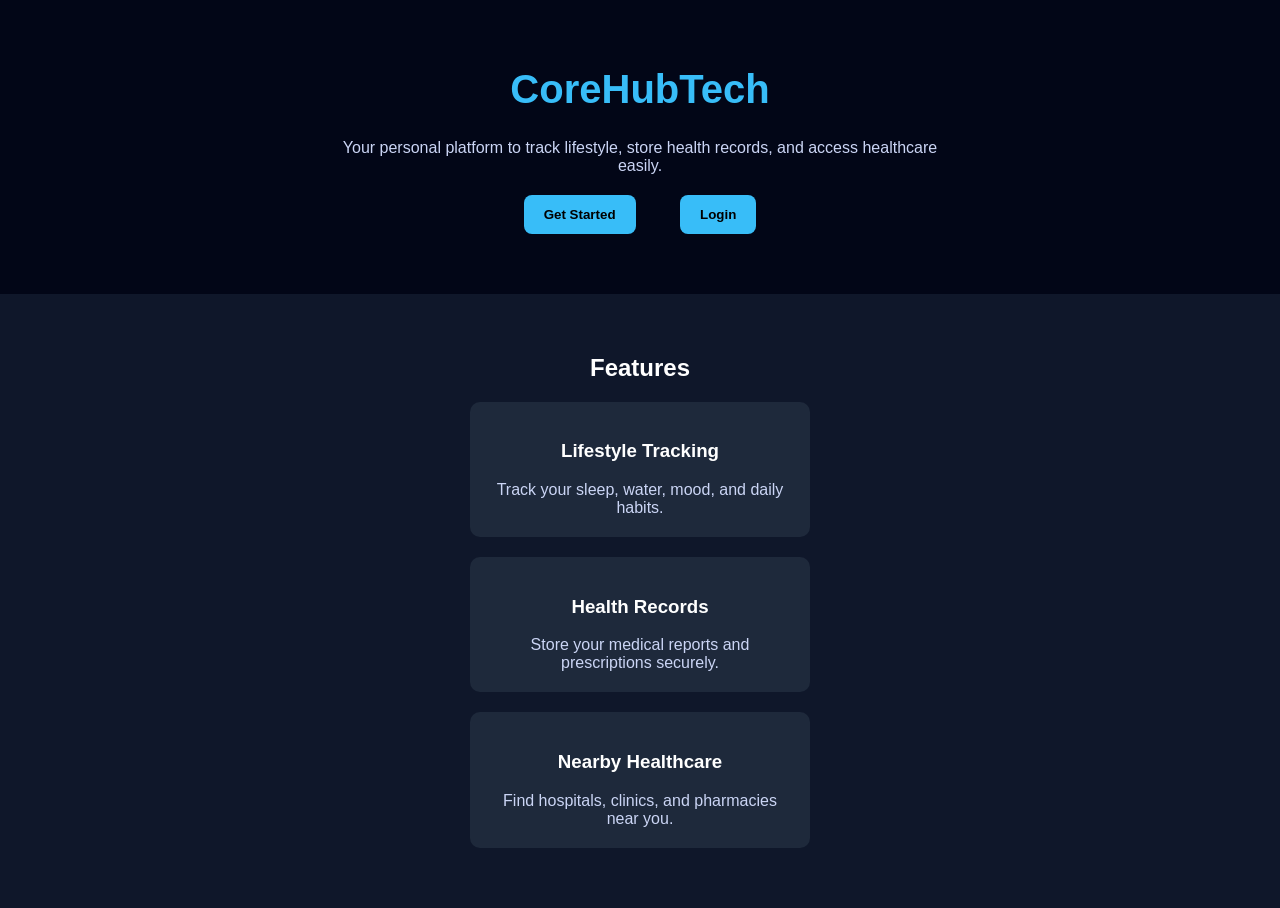
==== index.html @ f5417e69 "fixed structure" ====
<!DOCTYPE html>
<html lang="en">
<head>
  <meta charset="UTF-8">
  <title>CoreHubTech</title>
  <meta name="viewport" content="width=device-width, initial-scale=1.0">

  <style>
    body {
      margin: 0;
      font-family: Arial, sans-serif;
      background: #0f172a;
      color: white;
      text-align: center;
    }

    header {
      padding: 40px;
      background: #020617;
    }

    h1 {
      font-size: 2.5rem;
      color: #38bdf8;
    }

    p {
      max-width: 600px;
      margin: auto;
      color: #cbd5f5;
    }

    .btn {
      margin: 20px;
      padding: 12px 20px;
      border: none;
      border-radius: 8px;
      background: #38bdf8;
      color: black;
      cursor: pointer;
      font-weight: bold;
    }

    .section {
      padding: 40px 20px;
    }

    .card {
      background: #1e293b;
      margin: 20px auto;
      padding: 20px;
      border-radius: 10px;
      max-width: 300px;
    }
  </style>
</head>

<body>

<header>
  <h1>CoreHubTech</h1>
  <p>Your personal platform to track lifestyle, store health records, and access healthcare easily.</p>
  <button class="btn">Get Started</button>
  <button class="btn">Login</button>
</header>

<div class="section">
  <h2>Features</h2>

  <div class="card">
    <h3>Lifestyle Tracking</h3>
    <p>Track your sleep, water, mood, and daily habits.</p>
  </div>

  <div class="card">
    <h3>Health Records</h3>
    <p>Store your medical reports and prescriptions securely.</p>
  </div>

  <div class="card">
    <h3>Nearby Healthcare</h3>
    <p>Find hospitals, clinics, and pharmacies near you.</p>
  </div>
</div>

</body>
</html>
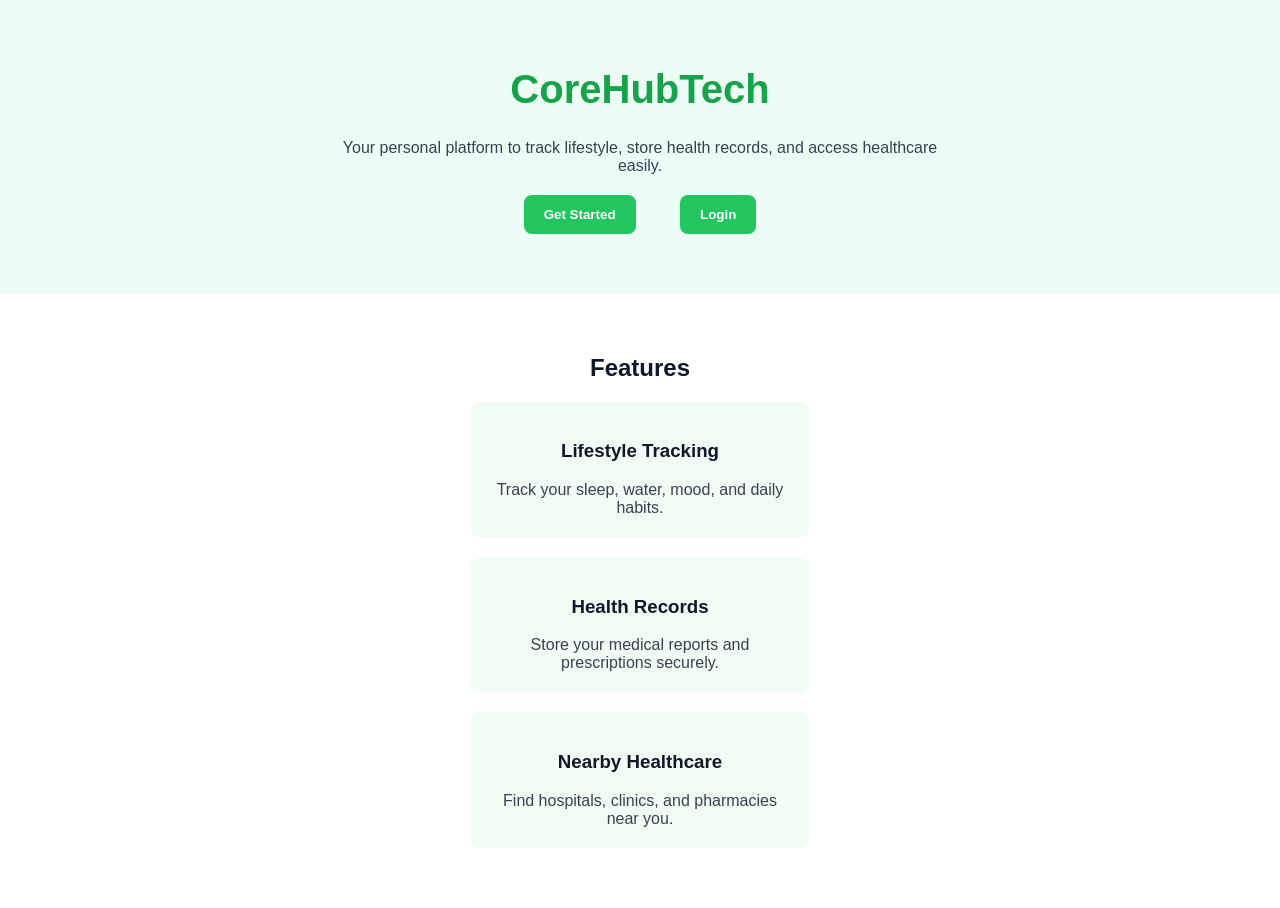
==== commit ec6ce99f: "added css styling" ====
--- a/index.html
+++ b/index.html
@@ -5,54 +5,8 @@
   <title>CoreHubTech</title>
   <meta name="viewport" content="width=device-width, initial-scale=1.0">
 
-  <style>
-    body {
-      margin: 0;
-      font-family: Arial, sans-serif;
-      background: #0f172a;
-      color: white;
-      text-align: center;
-    }
+<link rel="stylesheet" href="style.css">
 
-    header {
-      padding: 40px;
-      background: #020617;
-    }
-
-    h1 {
-      font-size: 2.5rem;
-      color: #38bdf8;
-    }
-
-    p {
-      max-width: 600px;
-      margin: auto;
-      color: #cbd5f5;
-    }
-
-    .btn {
-      margin: 20px;
-      padding: 12px 20px;
-      border: none;
-      border-radius: 8px;
-      background: #38bdf8;
-      color: black;
-      cursor: pointer;
-      font-weight: bold;
-    }
-
-    .section {
-      padding: 40px 20px;
-    }
-
-    .card {
-      background: #1e293b;
-      margin: 20px auto;
-      padding: 20px;
-      border-radius: 10px;
-      max-width: 300px;
-    }
-  </style>
 </head>
 
 <body>
--- a/style.css
+++ b/style.css
@@ -0,0 +1,46 @@
+body {
+  margin: 0;
+  font-family: Arial, sans-serif;
+  background: #ffffff;
+  color: #0f172a;
+  text-align: center;
+}
+
+header {
+  padding: 40px;
+  background: #ecfdf5;
+}
+
+h1 {
+  font-size: 2.5rem;
+  color: #16a34a;
+}
+
+p {
+  max-width: 600px;
+  margin: auto;
+  color: #374151;
+}
+
+.btn {
+  margin: 20px;
+  padding: 12px 20px;
+  border: none;
+  border-radius: 8px;
+  background: #22c55e;
+  color: white;
+  cursor: pointer;
+  font-weight: bold;
+}
+
+.section {
+  padding: 40px 20px;
+}
+
+.card {
+  background: #f0fdf4;
+  margin: 20px auto;
+  padding: 20px;
+  border-radius: 10px;
+  max-width: 300px;
+}
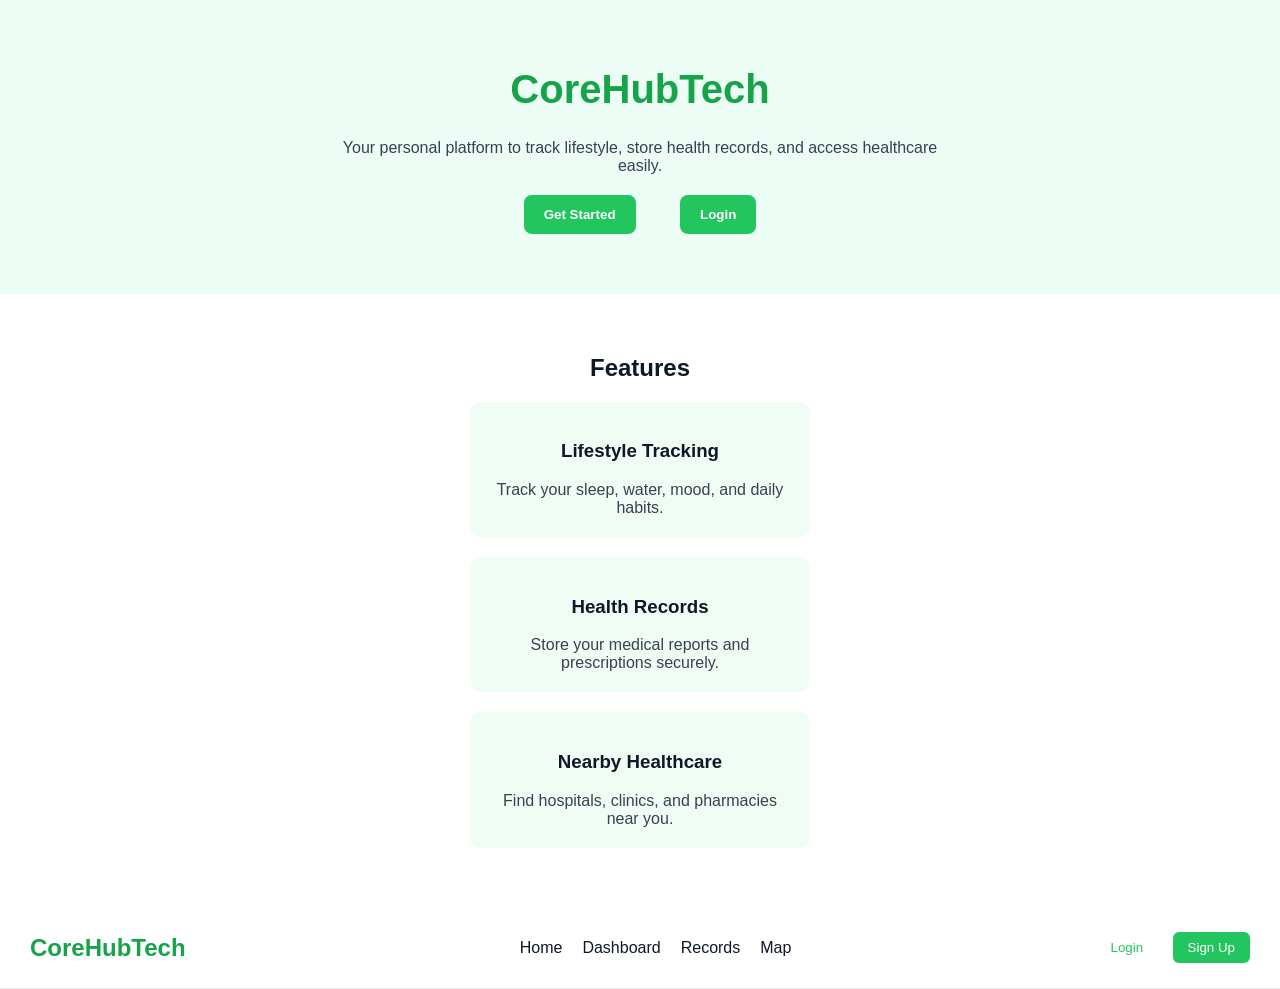
==== commit 95a71eba: "added navbar" ====
--- a/index.html
+++ b/index.html
@@ -38,4 +38,19 @@
 </div>
 
 </body>
+<nav class="navbar">
+  <div class="logo">CoreHubTech</div>
+
+  <ul class="nav-links">
+    <li><a href="#">Home</a></li>
+    <li><a href="#">Dashboard</a></li>
+    <li><a href="#">Records</a></li>
+    <li><a href="#">Map</a></li>
+  </ul>
+
+  <div class="auth-buttons">
+    <button class="login">Login</button>
+    <button class="signup">Sign Up</button>
+  </div>
+</nav>
 </html>
--- a/style.css
+++ b/style.css
@@ -43,4 +43,54 @@
   padding: 20px;
   border-radius: 10px;
   max-width: 300px;
+}
+
+.navbar {
+  display: flex;
+  justify-content: space-between;
+  align-items: center;
+  padding: 15px 30px;
+  background: #ffffff;
+  border-bottom: 1px solid #e5e7eb;
+}
+
+.logo {
+  font-size: 1.5rem;
+  font-weight: bold;
+  color: #16a34a;
+}
+
+.nav-links {
+  list-style: none;
+  display: flex;
+  gap: 20px;
+}
+
+.nav-links a {
+  text-decoration: none;
+  color: #0f172a;
+  font-weight: 500;
+}
+
+.nav-links a:hover {
+  color: #22c55e;
+}
+
+.auth-buttons button {
+  margin-left: 10px;
+  padding: 8px 15px;
+  border-radius: 6px;
+  border: none;
+  cursor: pointer;
+}
+
+.login {
+  background: transparent;
+  border: 1px solid #22c55e;
+  color: #22c55e;
+}
+
+.signup {
+  background: #22c55e;
+  color: white;
 }
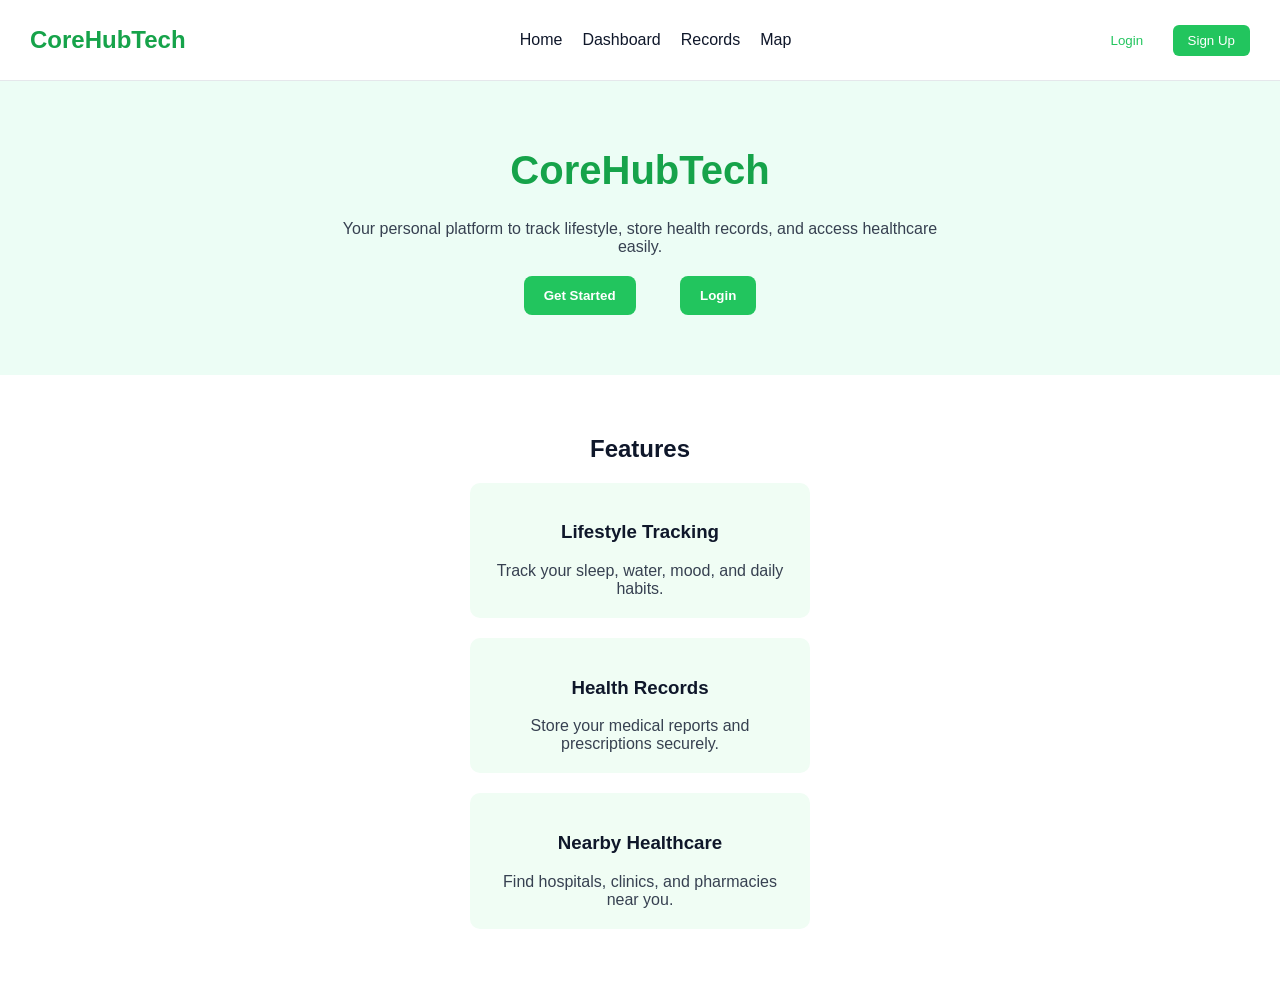
==== commit c7a9055d: "fixed the homepage ui" ====
--- a/index.html
+++ b/index.html
@@ -10,6 +10,22 @@
 </head>
 
 <body>
+
+<nav class="navbar">
+  <div class="logo">CoreHubTech</div>
+
+  <ul class="nav-links">
+    <li><a href="#">Home</a></li>
+    <li><a href="#">Dashboard</a></li>
+    <li><a href="#">Records</a></li>
+    <li><a href="#">Map</a></li>
+  </ul>
+
+  <div class="auth-buttons">
+    <button class="login">Login</button>
+    <button class="signup">Sign Up</button>
+  </div>
+</nav>
 
 <header>
   <h1>CoreHubTech</h1>
@@ -38,19 +54,4 @@
 </div>
 
 </body>
-<nav class="navbar">
-  <div class="logo">CoreHubTech</div>
-
-  <ul class="nav-links">
-    <li><a href="#">Home</a></li>
-    <li><a href="#">Dashboard</a></li>
-    <li><a href="#">Records</a></li>
-    <li><a href="#">Map</a></li>
-  </ul>
-
-  <div class="auth-buttons">
-    <button class="login">Login</button>
-    <button class="signup">Sign Up</button>
-  </div>
-</nav>
 </html>
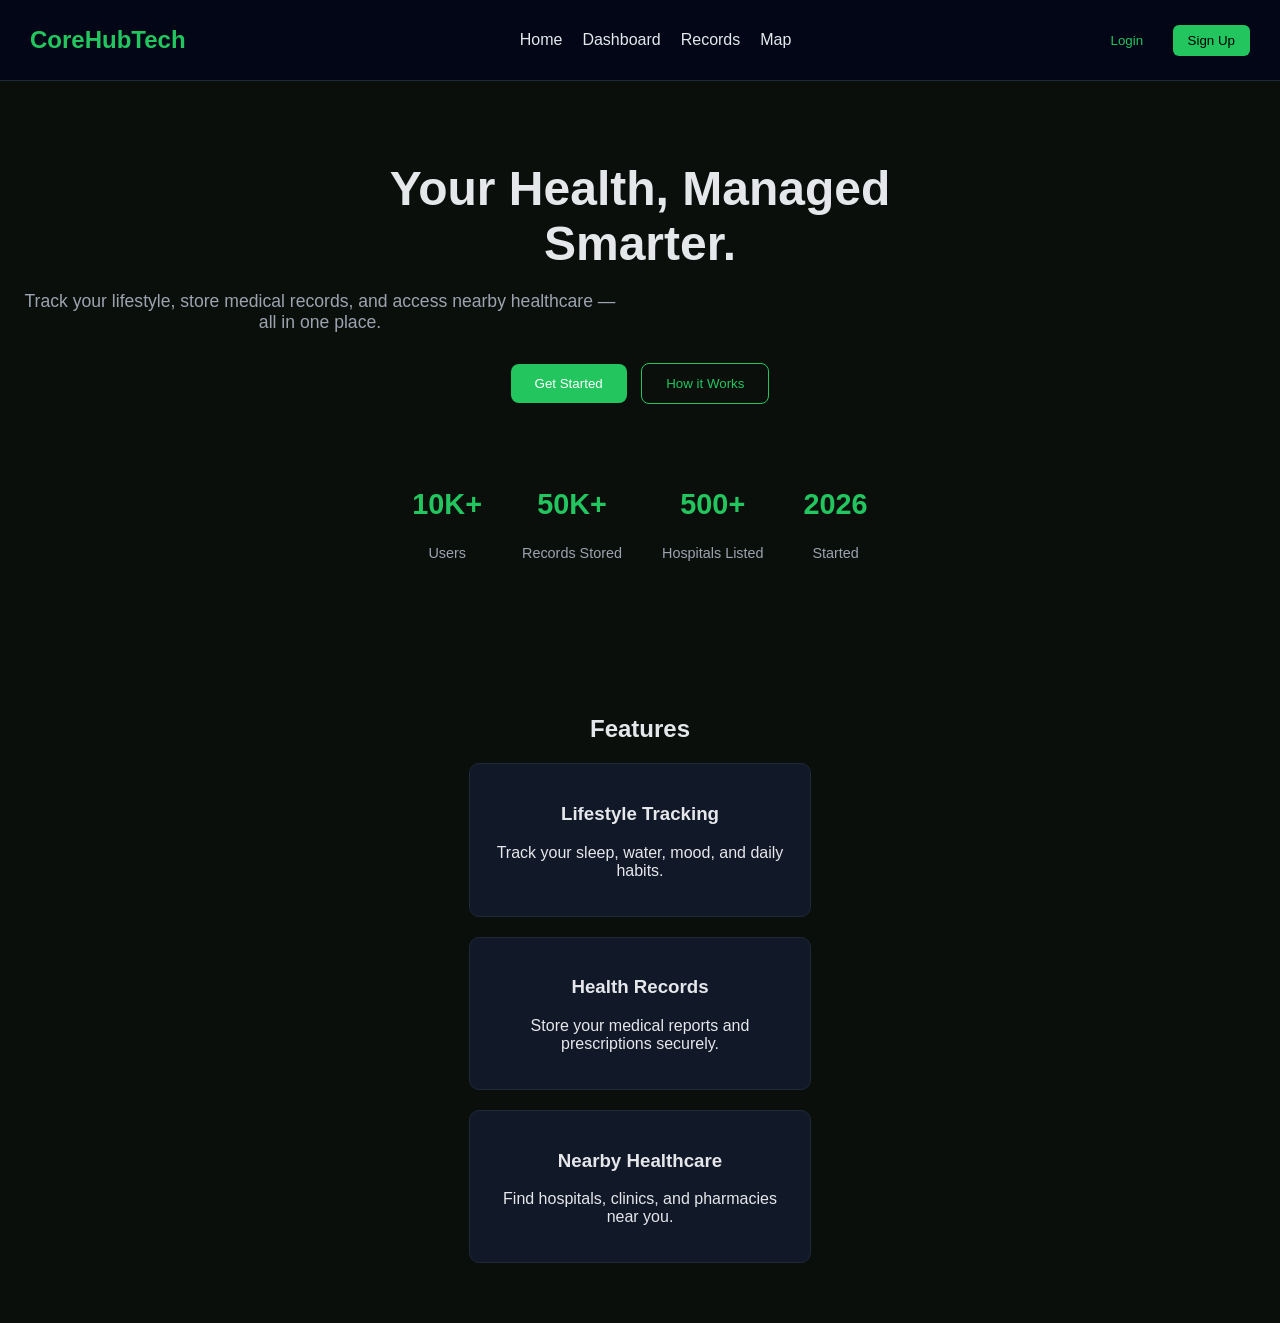
==== commit a6cc9cec: "added modern hero UI" ====
--- a/index.html
+++ b/index.html
@@ -27,12 +27,37 @@
   </div>
 </nav>
 
-<header>
-  <h1>CoreHubTech</h1>
-  <p>Your personal platform to track lifestyle, store health records, and access healthcare easily.</p>
-  <button class="btn">Get Started</button>
-  <button class="btn">Login</button>
-</header>
+<section class="hero">
+  <h1>Your Health, Managed Smarter.</h1>
+
+  <p>
+    Track your lifestyle, store medical records, and access nearby healthcare — all in one place.
+  </p>
+
+  <div class="hero-buttons">
+    <button class="primary-btn">Get Started</button>
+    <button class="secondary-btn">How it Works</button>
+  </div>
+
+  <div class="stats">
+    <div>
+      <h2>10K+</h2>
+      <p>Users</p>
+    </div>
+    <div>
+      <h2>50K+</h2>
+      <p>Records Stored</p>
+    </div>
+    <div>
+      <h2>500+</h2>
+      <p>Hospitals Listed</p>
+    </div>
+    <div>
+      <h2>2026</h2>
+      <p>Started</p>
+    </div>
+  </div>
+</section>
 
 <div class="section">
   <h2>Features</h2>
--- a/style.css
+++ b/style.css
@@ -1,63 +1,25 @@
 body {
   margin: 0;
   font-family: Arial, sans-serif;
-  background: #ffffff;
-  color: #0f172a;
+  background: #0b0f0c;
+  color: #e5e7eb;
   text-align: center;
 }
 
-header {
-  padding: 40px;
-  background: #ecfdf5;
-}
-
-h1 {
-  font-size: 2.5rem;
-  color: #16a34a;
-}
-
-p {
-  max-width: 600px;
-  margin: auto;
-  color: #374151;
-}
-
-.btn {
-  margin: 20px;
-  padding: 12px 20px;
-  border: none;
-  border-radius: 8px;
-  background: #22c55e;
-  color: white;
-  cursor: pointer;
-  font-weight: bold;
-}
-
-.section {
-  padding: 40px 20px;
-}
-
-.card {
-  background: #f0fdf4;
-  margin: 20px auto;
-  padding: 20px;
-  border-radius: 10px;
-  max-width: 300px;
-}
-
+/* Navbar */
 .navbar {
   display: flex;
   justify-content: space-between;
   align-items: center;
   padding: 15px 30px;
-  background: #ffffff;
-  border-bottom: 1px solid #e5e7eb;
+  background: #020617;
+  border-bottom: 1px solid #1f2937;
 }
 
 .logo {
   font-size: 1.5rem;
   font-weight: bold;
-  color: #16a34a;
+  color: #22c55e;
 }
 
 .nav-links {
@@ -68,14 +30,14 @@
 
 .nav-links a {
   text-decoration: none;
-  color: #0f172a;
-  font-weight: 500;
+  color: #e5e7eb;
 }
 
 .nav-links a:hover {
   color: #22c55e;
 }
 
+/* Buttons */
 .auth-buttons button {
   margin-left: 10px;
   padding: 8px 15px;
@@ -92,5 +54,93 @@
 
 .signup {
   background: #22c55e;
+  color: black;
+}
+
+/* Header */
+.hero {
+  padding: 80px 20px;
+  text-align: center;
+}
+
+.hero h1 {
+  font-size: 3rem;
+  max-width: 700px;
+  margin: auto;
+  font-weight: bold;
+}
+
+.hero p {
+  margin-top: 20px;
+  font-size: 1.1rem;
+  color: #9ca3af;
+  max-width: 600px;
+}
+
+.hero-buttons {
+  margin-top: 30px;
+}
+
+.primary-btn {
+  padding: 12px 24px;
+  background: #22c55e;
   color: white;
+  border: none;
+  border-radius: 8px;
+  margin-right: 10px;
+  cursor: pointer;
+}
+
+.secondary-btn {
+  padding: 12px 24px;
+  background: transparent;
+  border: 1px solid #22c55e;
+  color: #22c55e;
+  border-radius: 8px;
+  cursor: pointer;
+}
+
+.stats {
+  margin-top: 60px;
+  display: flex;
+  justify-content: center;
+  gap: 40px;
+  flex-wrap: wrap;
+}
+
+.stats h2 {
+  font-size: 1.8rem;
+  color: #22c55e;
+}
+
+.stats p {
+  font-size: 0.9rem;
+  color: #9ca3af;
+}
+
+/* Main buttons */
+.btn {
+  margin: 20px;
+  padding: 12px 20px;
+  border: none;
+  border-radius: 8px;
+  background: #16a34a;
+  color: white;
+  cursor: pointer;
+  font-weight: bold;
+}
+
+/* Sections */
+.section {
+  padding: 40px 20px;
+}
+
+/* Cards */
+.card {
+  background: #111827;
+  margin: 20px auto;
+  padding: 20px;
+  border-radius: 10px;
+  max-width: 300px;
+  border: 1px solid #1f2937;
 }
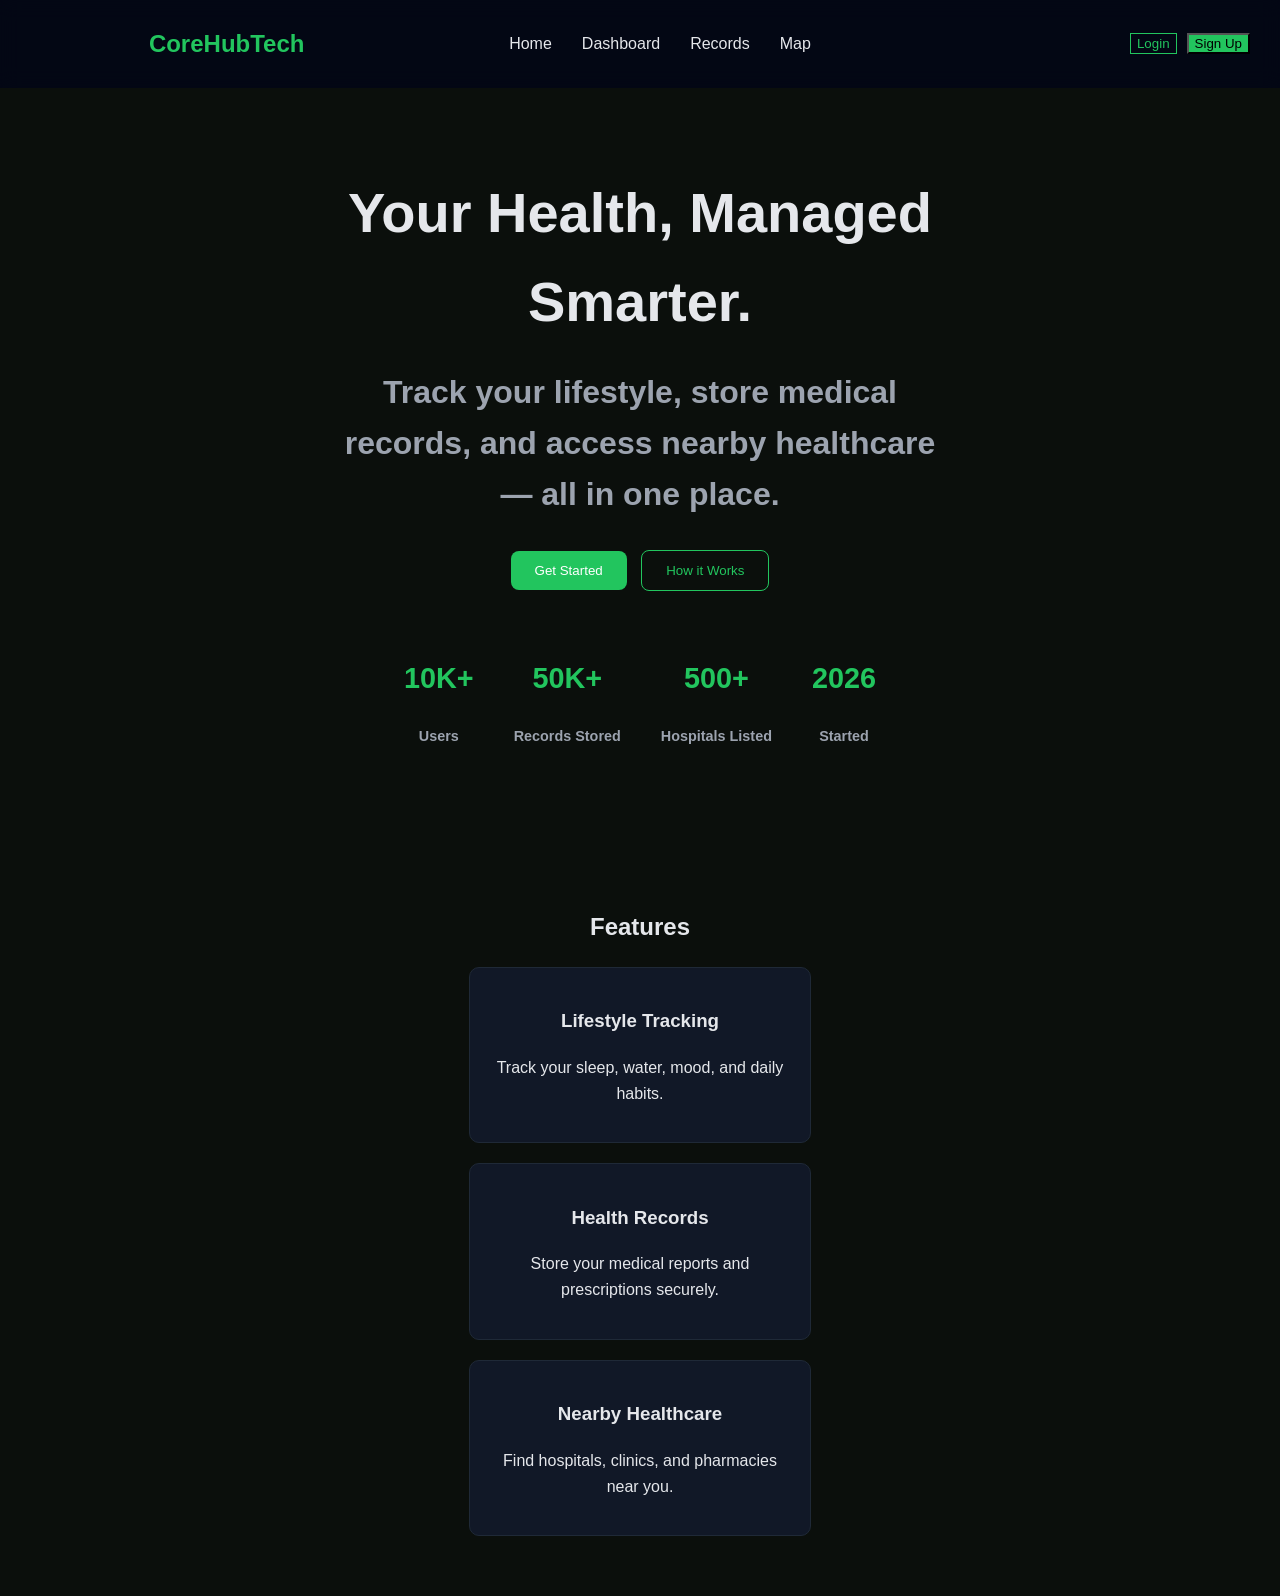
==== commit 010f3476: "fixed navbar alignment" ====
--- a/index.html
+++ b/index.html
@@ -12,19 +12,23 @@
 <body>
 
 <nav class="navbar">
-  <div class="logo">CoreHubTech</div>
+  
+  <div class="nav-left">
+    <span class="logo">CoreHubTech</span>
+  </div>
 
-  <ul class="nav-links">
+  <ul class="nav-center">
     <li><a href="#">Home</a></li>
     <li><a href="#">Dashboard</a></li>
     <li><a href="#">Records</a></li>
     <li><a href="#">Map</a></li>
   </ul>
 
-  <div class="auth-buttons">
+  <div class="nav-right">
     <button class="login">Login</button>
     <button class="signup">Sign Up</button>
   </div>
+
 </nav>
 
 <section class="hero">
--- a/style.css
+++ b/style.css
@@ -4,16 +4,22 @@
   background: #0b0f0c;
   color: #e5e7eb;
   text-align: center;
+  line-height: 1.6;
 }
 
 /* Navbar */
 .navbar {
   display: flex;
+  align-items: center;
   justify-content: space-between;
-  align-items: center;
   padding: 15px 30px;
-  background: #020617;
-  border-bottom: 1px solid #1f2937;
+  background: rgba(2, 6, 23, 0.8);
+  backdrop-filter: blur(10px);
+}
+
+/* LEFT (logo) */
+.nav-left {
+  flex: 1;
 }
 
 .logo {
@@ -22,19 +28,30 @@
   color: #22c55e;
 }
 
-.nav-links {
+/* CENTER (links) */
+.nav-center {
+  flex: 1;
+  display: flex;
+  justify-content: center;
+  gap: 30px;
   list-style: none;
-  display: flex;
-  gap: 20px;
 }
 
-.nav-links a {
+.nav-center a {
   text-decoration: none;
   color: #e5e7eb;
 }
 
-.nav-links a:hover {
+.nav-center a:hover {
   color: #22c55e;
+}
+
+/* RIGHT (buttons) */
+.nav-right {
+  flex: 1;
+  display: flex;
+  justify-content: flex-end;
+  gap: 10px;
 }
 
 /* Buttons */
@@ -64,17 +81,19 @@
 }
 
 .hero h1 {
-  font-size: 3rem;
+  font-size: 3.5rem;
   max-width: 700px;
   margin: auto;
   font-weight: bold;
 }
 
 .hero p {
-  margin-top: 20px;
-  font-size: 1.1rem;
+  margin: 20px auto;
+  font-size: 2rem;
+  font-weight: bold;
   color: #9ca3af;
   max-width: 600px;
+  text-align: centre;
 }
 
 .hero-buttons {
@@ -101,7 +120,7 @@
 }
 
 .stats {
-  margin-top: 60px;
+  margin-top: 40px;
   display: flex;
   justify-content: center;
   gap: 40px;
